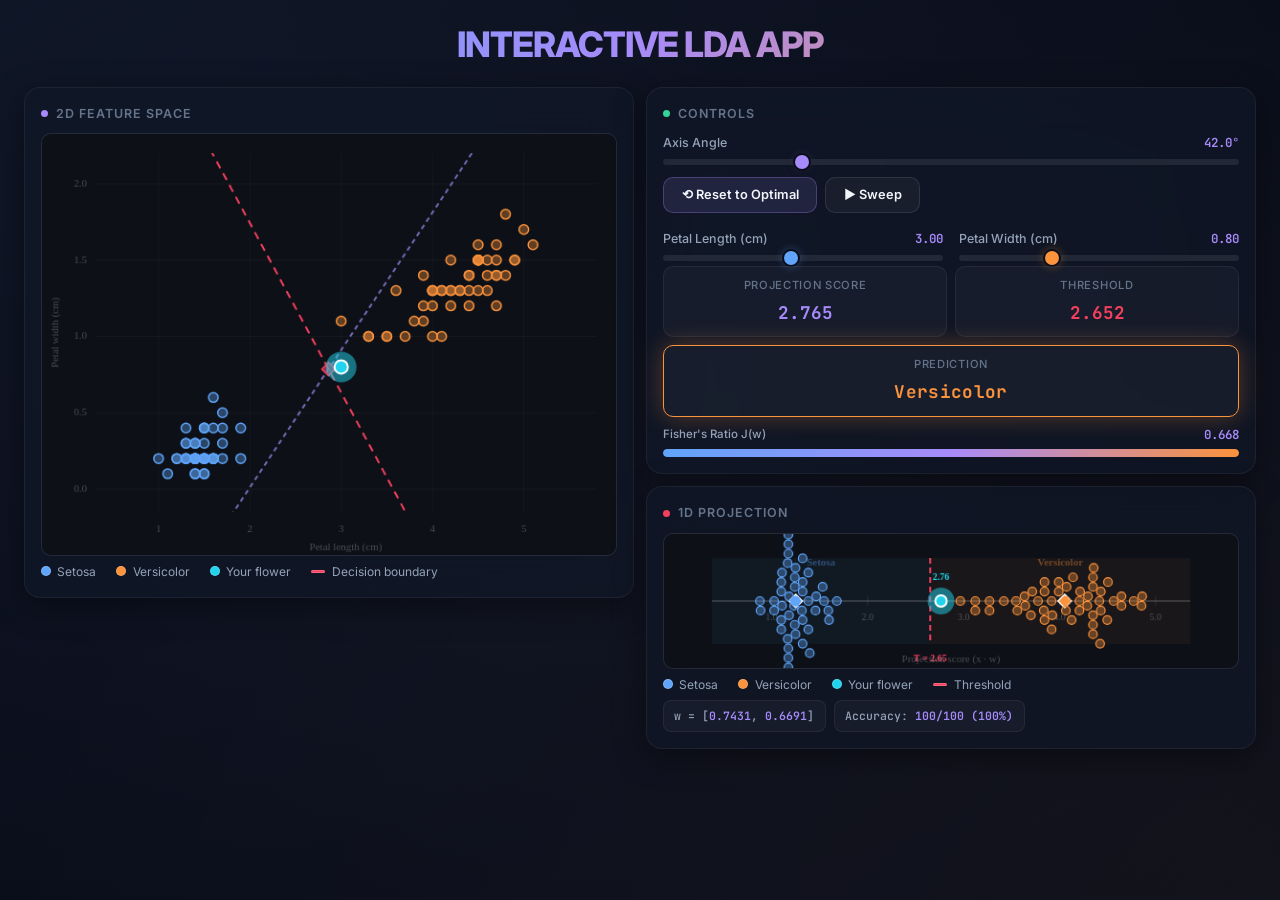
==== LDA-Web-App.html @ e6e48d2c "Changed the name so mas chuy" ====
<!DOCTYPE html>
<html lang="en">

<head>
  <meta charset="UTF-8" />
  <meta name="viewport" content="width=device-width, initial-scale=1.0" />
  <title>LDA Explorer — Interactive Linear Discriminant Analysis</title>
  <meta name="description"
    content="Explore Fisher's Linear Discriminant Analysis interactively. Rotate the discriminant axis, project data points, and classify flowers in real time." />
  <link rel="preconnect" href="https://fonts.googleapis.com" />
  <link rel="preconnect" href="https://fonts.gstatic.com" crossorigin />
  <link
    href="https://fonts.googleapis.com/css2?family=Inter:wght@300;400;500;600;700;800&family=JetBrains+Mono:wght@400;500;600&display=swap"
    rel="stylesheet" />
  <style>
    *,
    *::before,
    *::after {
      margin: 0;
      padding: 0;
      box-sizing: border-box;
    }

    :root {
      --bg-primary: #0a0e1a;
      --bg-secondary: #111827;
      --bg-card: rgba(17, 24, 39, 0.7);
      --bg-glass: rgba(255, 255, 255, 0.03);
      --border: rgba(255, 255, 255, 0.06);
      --border-accent: rgba(255, 255, 255, 0.1);
      --text-primary: #f1f5f9;
      --text-secondary: #94a3b8;
      --text-muted: #64748b;
      --setosa: #60a5fa;
      --setosa-glow: rgba(96, 165, 250, 0.3);
      --versicolor: #fb923c;
      --versicolor-glow: rgba(251, 146, 60, 0.3);
      --accent: #a78bfa;
      --accent-glow: rgba(167, 139, 250, 0.15);
      --threshold: #f43f5e;
      --success: #34d399;
      --test-point: #22d3ee;
      --test-glow: rgba(34, 211, 238, 0.4);
      --radius: 16px;
      --radius-sm: 10px;
      --shadow: 0 8px 32px rgba(0, 0, 0, 0.4);
    }

    body {
      font-family: 'Inter', system-ui, sans-serif;
      background: var(--bg-primary);
      color: var(--text-primary);
      min-height: 100vh;
      overflow-x: hidden;
      line-height: 1.6;
    }

    /* ── Background decoration ── */
    body::before {
      content: '';
      position: fixed;
      top: -50%;
      left: -50%;
      width: 200%;
      height: 200%;
      background: radial-gradient(ellipse at 20% 20%, rgba(96, 165, 250, 0.06) 0%, transparent 50%),
        radial-gradient(ellipse at 80% 80%, rgba(251, 146, 60, 0.04) 0%, transparent 50%),
        radial-gradient(ellipse at 50% 50%, rgba(167, 139, 250, 0.03) 0%, transparent 60%);
      pointer-events: none;
      z-index: 0;
    }

    /* ── Header ── */
    header {
      position: relative;
      z-index: 1;
      text-align: center;
      padding: 1rem 1.5rem 0.4rem;
    }

    header h1 {
      font-size: clamp(1.5rem, 4vw, 2.2rem);
      font-weight: 800;
      letter-spacing: -0.03em;
      background: linear-gradient(135deg, var(--setosa), var(--accent), var(--versicolor));
      -webkit-background-clip: text;
      -webkit-text-fill-color: transparent;
      background-clip: text;
    }

    header p {
      color: var(--text-secondary);
      font-size: 0.88rem;
      margin-top: 0.15rem;
      font-weight: 400;
    }

    /* ── Layout ── */
    .app {
      position: relative;
      z-index: 1;
      max-width: 1380px;
      margin: 0 auto;
      padding: 0.5rem 1.5rem 1rem;
      display: grid;
      gap: 0.75rem;
      grid-template-columns: 1fr 1fr;
      grid-template-rows: 1fr;
      align-items: start;
    }

    .right-col {
      display: flex;
      flex-direction: column;
      gap: 0.75rem;
    }

    /* ── Cards ── */
    .card {
      background: var(--bg-card);
      border: 1px solid var(--border);
      border-radius: var(--radius);
      backdrop-filter: blur(24px);
      -webkit-backdrop-filter: blur(24px);
      box-shadow: var(--shadow);
      padding: 1rem;
      transition: border-color 0.3s;
    }

    .card:hover {
      border-color: var(--border-accent);
    }

    .card-title {
      font-size: 0.78rem;
      font-weight: 600;
      text-transform: uppercase;
      letter-spacing: 0.08em;
      color: var(--text-muted);
      margin-bottom: 0.6rem;
      display: flex;
      align-items: center;
      gap: 0.5rem;
    }

    .card-title .dot {
      width: 7px;
      height: 7px;
      border-radius: 50%;
      display: inline-block;
    }

    /* ── Canvas containers ── */
    .canvas-wrap {
      position: relative;
      width: 100%;
      background: var(--bg-glass);
      border-radius: var(--radius-sm);
      border: 1px solid var(--border);
      overflow: hidden;
    }

    .canvas-wrap canvas {
      display: block;
      width: 100%;
      height: auto;
    }

    /* ── Controls ── */
    .controls-grid {
      display: grid;
      gap: 1rem;
      grid-template-columns: 1fr 1fr;
    }

    .control-group {
      display: flex;
      flex-direction: column;
      gap: 0.35rem;
    }

    .control-group.full-width {
      grid-column: 1 / -1;
    }

    .control-label {
      font-size: 0.78rem;
      font-weight: 500;
      color: var(--text-secondary);
      display: flex;
      justify-content: space-between;
      align-items: baseline;
    }

    .control-value {
      font-family: 'JetBrains Mono', monospace;
      font-size: 0.78rem;
      font-weight: 600;
      color: var(--accent);
    }

    /* ── Range slider styling ── */
    input[type="range"] {
      -webkit-appearance: none;
      appearance: none;
      width: 100%;
      height: 6px;
      border-radius: 3px;
      background: rgba(255, 255, 255, 0.08);
      outline: none;
      cursor: pointer;
      transition: background 0.2s;
    }

    input[type="range"]:hover {
      background: rgba(255, 255, 255, 0.12);
    }

    input[type="range"]::-webkit-slider-thumb {
      -webkit-appearance: none;
      appearance: none;
      width: 18px;
      height: 18px;
      border-radius: 50%;
      background: var(--accent);
      border: 2px solid var(--bg-primary);
      box-shadow: 0 0 10px var(--accent-glow), 0 2px 6px rgba(0, 0, 0, 0.3);
      transition: transform 0.15s, box-shadow 0.15s;
    }

    input[type="range"]::-webkit-slider-thumb:hover {
      transform: scale(1.15);
      box-shadow: 0 0 16px var(--accent-glow), 0 2px 8px rgba(0, 0, 0, 0.4);
    }

    input[type="range"]::-moz-range-thumb {
      width: 18px;
      height: 18px;
      border-radius: 50%;
      background: var(--accent);
      border: 2px solid var(--bg-primary);
      box-shadow: 0 0 10px var(--accent-glow), 0 2px 6px rgba(0, 0, 0, 0.3);
      cursor: pointer;
    }

    input[type="range"].setosa-range::-webkit-slider-thumb {
      background: var(--setosa);
      box-shadow: 0 0 10px var(--setosa-glow);
    }

    input[type="range"].versicolor-range::-webkit-slider-thumb {
      background: var(--versicolor);
      box-shadow: 0 0 10px var(--versicolor-glow);
    }

    input[type="range"].setosa-range::-moz-range-thumb {
      background: var(--setosa);
      box-shadow: 0 0 10px var(--setosa-glow);
    }

    input[type="range"].versicolor-range::-moz-range-thumb {
      background: var(--versicolor);
      box-shadow: 0 0 10px var(--versicolor-glow);
    }

    /* ── Buttons ── */
    .btn {
      display: inline-flex;
      align-items: center;
      justify-content: center;
      gap: 0.4rem;
      font-family: 'Inter', sans-serif;
      font-size: 0.8rem;
      font-weight: 600;
      padding: 0.6rem 1.1rem;
      border-radius: 10px;
      border: 1px solid var(--border-accent);
      background: rgba(255, 255, 255, 0.04);
      color: var(--text-primary);
      cursor: pointer;
      transition: all 0.2s;
    }

    .btn:hover {
      background: rgba(255, 255, 255, 0.08);
      border-color: var(--accent);
      box-shadow: 0 0 20px var(--accent-glow);
    }

    .btn-accent {
      background: rgba(167, 139, 250, 0.12);
      border-color: rgba(167, 139, 250, 0.3);
    }

    .btn-accent:hover {
      background: rgba(167, 139, 250, 0.2);
    }

    /* ── Result panel ── */
    .result-panel {
      display: grid;
      grid-template-columns: 1fr 1fr;
      gap: 0.5rem;
      margin-top: 0.35rem;
    }

    .result-box {
      background: var(--bg-glass);
      border: 1px solid var(--border);
      border-radius: var(--radius-sm);
      padding: 0.6rem 0.8rem;
      text-align: center;
      transition: border-color 0.3s, box-shadow 0.3s;
    }

    .result-box .label {
      font-size: 0.7rem;
      font-weight: 500;
      color: var(--text-muted);
      text-transform: uppercase;
      letter-spacing: 0.06em;
      margin-bottom: 0.25rem;
    }

    .result-box .value {
      font-family: 'JetBrains Mono', monospace;
      font-size: 1.1rem;
      font-weight: 700;
    }

    .result-box.prediction {
      grid-column: 1 / -1;
      border-color: var(--border-accent);
    }

    .result-box.prediction .value {
      font-size: 1.1rem;
      letter-spacing: 0.02em;
    }

    .result-box.prediction.setosa {
      border-color: var(--setosa);
      box-shadow: 0 0 24px var(--setosa-glow);
    }

    .result-box.prediction.versicolor {
      border-color: var(--versicolor);
      box-shadow: 0 0 24px var(--versicolor-glow);
    }

    /* ── Stats grid ── */
    .stats-row {
      display: flex;
      gap: 0.5rem;
      flex-wrap: wrap;
      margin-top: 0.4rem;
    }

    .stat-chip {
      font-size: 0.72rem;
      font-family: 'JetBrains Mono', monospace;
      font-weight: 500;
      padding: 0.35rem 0.65rem;
      border-radius: 8px;
      background: var(--bg-glass);
      border: 1px solid var(--border);
      color: var(--text-secondary);
    }

    .stat-chip .highlight {
      color: var(--accent);
      font-weight: 600;
    }

    /* ── Fisher ratio bar ── */
    .fisher-bar-wrap {
      margin-top: 0.5rem;
    }

    .fisher-label {
      font-size: 0.72rem;
      font-weight: 500;
      color: var(--text-secondary);
      display: flex;
      justify-content: space-between;
      margin-bottom: 0.3rem;
    }

    .fisher-bar-bg {
      height: 8px;
      background: rgba(255, 255, 255, 0.06);
      border-radius: 4px;
      overflow: hidden;
      position: relative;
    }

    .fisher-bar-fill {
      height: 100%;
      border-radius: 4px;
      background: linear-gradient(90deg, var(--setosa), var(--accent), var(--versicolor));
      transition: width 0.3s ease;
    }

    /* ── Projection card in right column ── */
    .projection-card {
      /* No longer full width — stacks in the right column */
    }

    /* ── Legend ── */
    .legend {
      display: flex;
      gap: 1.25rem;
      margin-top: 0.35rem;
      flex-wrap: wrap;
    }

    .legend-item {
      display: flex;
      align-items: center;
      gap: 0.4rem;
      font-size: 0.75rem;
      color: var(--text-secondary);
    }

    .legend-swatch {
      width: 10px;
      height: 10px;
      border-radius: 50%;
      border: 1.5px solid rgba(255, 255, 255, 0.2);
    }

    /* ── Responsive ── */
    @media (max-width: 860px) {
      .app {
        grid-template-columns: 1fr;
        padding: 0.5rem 1rem 1.5rem;
      }

      .right-col {
        gap: 1rem;
      }

      .controls-grid {
        grid-template-columns: 1fr;
      }
    }
  </style>
</head>

<body>

  <header>
    <h1>INTERACTIVE LDA APP</h1>
  </header>

  <main class="app">

    <!-- ─── 2D Scatter ─── -->
    <section class="card" id="scatter-card">
      <div class="card-title">
        <span class="dot" style="background:var(--accent)"></span>
        2D Feature Space
      </div>
      <div class="canvas-wrap">
        <canvas id="scatterCanvas" width="600" height="440"></canvas>
      </div>
      <div class="legend">
        <span class="legend-item"><span class="legend-swatch" style="background:var(--setosa)"></span> Setosa</span>
        <span class="legend-item"><span class="legend-swatch" style="background:var(--versicolor)"></span>
          Versicolor</span>
        <span class="legend-item"><span class="legend-swatch" style="background:var(--test-point)"></span> Your
          flower</span>
        <span class="legend-item"><span class="legend-swatch"
            style="background:var(--threshold);border-radius:2px;width:14px;height:3px"></span> Decision boundary</span>
      </div>
    </section>

    <!-- ─── Right Column ─── -->
    <div class="right-col">

      <!-- ─── Controls ─── -->
      <section class="card" id="controls-card">
        <div class="card-title">
          <span class="dot" style="background:var(--success)"></span>
          Controls
        </div>

        <div class="controls-grid">
          <div class="control-group full-width">
            <div class="control-label">
              <span>Axis Angle</span>
              <span class="control-value" id="angle-val">41.8°</span>
            </div>
            <input type="range" id="angle-slider" min="0" max="180" step="0.5" value="41.8" />
            <div style="display:flex;gap:0.5rem;margin-top:0.4rem">
              <button class="btn btn-accent" id="btn-reset">⟲ Reset to Optimal</button>
              <button class="btn" id="btn-animate">▶ Sweep</button>
            </div>
          </div>

          <div class="control-group">
            <div class="control-label">
              <span>Petal Length (cm)</span>
              <span class="control-value" id="pl-val">3.0</span>
            </div>
            <input type="range" class="setosa-range" id="pl-slider" min="0.5" max="6.0" step="0.05" value="3.0" />
          </div>

          <div class="control-group">
            <div class="control-label">
              <span>Petal Width (cm)</span>
              <span class="control-value" id="pw-val">0.8</span>
            </div>
            <input type="range" class="versicolor-range" id="pw-slider" min="0.0" max="2.5" step="0.05" value="0.8" />
          </div>
        </div>

        <!-- Result -->
        <div class="result-panel">
          <div class="result-box">
            <div class="label">Projection Score</div>
            <div class="value" id="score-val" style="color:var(--accent)">—</div>
          </div>
          <div class="result-box">
            <div class="label">Threshold</div>
            <div class="value" id="thresh-val" style="color:var(--threshold)">—</div>
          </div>
          <div class="result-box prediction" id="prediction-box">
            <div class="label">Prediction</div>
            <div class="value" id="prediction-val">—</div>
          </div>
        </div>

        <!-- Fisher ratio -->
        <div class="fisher-bar-wrap">
          <div class="fisher-label">
            <span>Fisher's Ratio J(w)</span>
            <span class="control-value" id="fisher-val">—</span>
          </div>
          <div class="fisher-bar-bg">
            <div class="fisher-bar-fill" id="fisher-fill" style="width:0%"></div>
          </div>
        </div>
      </section>

      <!-- ─── 1D Projection ─── -->
      <section class="card projection-card" id="projection-card">
        <div class="card-title">
          <span class="dot" style="background:var(--threshold)"></span>
          1D Projection
        </div>
        <div class="canvas-wrap">
          <canvas id="projCanvas" width="600" height="140"></canvas>
        </div>
        <div class="legend">
          <span class="legend-item"><span class="legend-swatch" style="background:var(--setosa)"></span> Setosa</span>
          <span class="legend-item"><span class="legend-swatch" style="background:var(--versicolor)"></span>
            Versicolor</span>
          <span class="legend-item"><span class="legend-swatch" style="background:var(--test-point)"></span> Your
            flower</span>
          <span class="legend-item"><span class="legend-swatch"
              style="background:var(--threshold);border-radius:2px;width:14px;height:3px"></span> Threshold</span>
        </div>
        <div class="stats-row">
          <span class="stat-chip">w = [<span class="highlight" id="w0-val">—</span>, <span class="highlight"
              id="w1-val">—</span>]</span>
          <span class="stat-chip">Accuracy: <span class="highlight" id="acc-val">—</span></span>
        </div>
      </section>

    </div><!-- /.right-col -->

  </main>

  <script>
    // ═══════════════════════════════════════════════════════════════
    // DATA
    // ═══════════════════════════════════════════════════════════════
    const setosaData = [[1.4, 0.2], [1.4, 0.2], [1.3, 0.2], [1.5, 0.2], [1.4, 0.2], [1.7, 0.4], [1.4, 0.3], [1.5, 0.2], [1.4, 0.2], [1.5, 0.1], [1.5, 0.2], [1.6, 0.2], [1.4, 0.1], [1.1, 0.1], [1.2, 0.2], [1.5, 0.4], [1.3, 0.4], [1.4, 0.3], [1.7, 0.3], [1.5, 0.3], [1.7, 0.2], [1.5, 0.4], [1.0, 0.2], [1.7, 0.5], [1.9, 0.2], [1.6, 0.2], [1.6, 0.4], [1.5, 0.2], [1.4, 0.2], [1.6, 0.2], [1.6, 0.2], [1.5, 0.4], [1.5, 0.1], [1.4, 0.2], [1.5, 0.2], [1.2, 0.2], [1.3, 0.2], [1.4, 0.1], [1.3, 0.2], [1.5, 0.2], [1.3, 0.3], [1.3, 0.3], [1.3, 0.2], [1.6, 0.6], [1.9, 0.4], [1.4, 0.3], [1.6, 0.2], [1.4, 0.2], [1.5, 0.2], [1.4, 0.2]];
    const versicolorData = [[4.7, 1.4], [4.5, 1.5], [4.9, 1.5], [4.0, 1.3], [4.6, 1.5], [4.5, 1.3], [4.7, 1.6], [3.3, 1.0], [4.6, 1.3], [3.9, 1.4], [3.5, 1.0], [4.2, 1.5], [4.0, 1.0], [4.7, 1.4], [3.6, 1.3], [4.4, 1.4], [4.5, 1.5], [4.1, 1.0], [4.5, 1.5], [3.9, 1.1], [4.8, 1.8], [4.0, 1.3], [4.9, 1.5], [4.7, 1.2], [4.3, 1.3], [4.4, 1.4], [4.8, 1.4], [5.0, 1.7], [4.5, 1.5], [3.5, 1.0], [3.8, 1.1], [3.7, 1.0], [3.9, 1.2], [5.1, 1.6], [4.5, 1.5], [4.5, 1.6], [4.7, 1.5], [4.4, 1.3], [4.1, 1.3], [4.0, 1.3], [4.4, 1.2], [4.6, 1.4], [4.0, 1.2], [3.3, 1.0], [4.2, 1.3], [4.2, 1.2], [4.2, 1.3], [4.3, 1.3], [3.0, 1.1], [4.1, 1.3]];

    // ═══════════════════════════════════════════════════════════════
    // MATH HELPERS
    // ═══════════════════════════════════════════════════════════════
    function mean(arr) {
      const s = [0, 0];
      for (const p of arr) { s[0] += p[0]; s[1] += p[1]; }
      return [s[0] / arr.length, s[1] / arr.length];
    }

    function dot(a, b) { return a[0] * b[0] + a[1] * b[1]; }
    function norm(v) { return Math.sqrt(v[0] * v[0] + v[1] * v[1]); }
    function normalise(v) { const n = norm(v); return [v[0] / n, v[1] / n]; }

    const mu0 = mean(setosaData);
    const mu1 = mean(versicolorData);
    const allData = [...setosaData, ...versicolorData];
    const muAll = mean(allData);

    // Pre-compute Sw
    function computeSw() {
      const S = [[0, 0], [0, 0]];
      for (const p of setosaData) {
        const d0 = p[0] - mu0[0], d1 = p[1] - mu0[1];
        S[0][0] += d0 * d0; S[0][1] += d0 * d1; S[1][0] += d1 * d0; S[1][1] += d1 * d1;
      }
      for (const p of versicolorData) {
        const d0 = p[0] - mu1[0], d1 = p[1] - mu1[1];
        S[0][0] += d0 * d0; S[0][1] += d0 * d1; S[1][0] += d1 * d0; S[1][1] += d1 * d1;
      }
      return S;
    }
    const Sw = computeSw();

    // Fisher's ratio for a given direction w
    function fisherRatio(w) {
      const proj0 = dot(mu0, w);
      const proj1 = dot(mu1, w);
      const between = (proj0 - proj1) ** 2;
      let var0 = 0, var1 = 0;
      for (const p of setosaData) { const s = dot(p, w) - proj0; var0 += s * s; }
      for (const p of versicolorData) { const s = dot(p, w) - proj1; var1 += s * s; }
      const within = var0 + var1;
      return within === 0 ? 0 : between / within;
    }

    // Optimal LDA angle
    const optW = normalise([mu1[0] - mu0[0], mu1[1] - mu0[1]]); // Simplified; real LDA uses Sw^-1
    // Real optimal: eigenvector of Sw^-1 @ Sb — let's compute it
    function computeOptimalW() {
      const det = Sw[0][0] * Sw[1][1] - Sw[0][1] * Sw[1][0];
      const inv = [
        [Sw[1][1] / det, -Sw[0][1] / det],
        [-Sw[1][0] / det, Sw[0][0] / det]
      ];
      // For 2-class, w* = Sw^-1 (mu1 - mu0)
      const diff = [mu1[0] - mu0[0], mu1[1] - mu0[1]];
      const w = [
        inv[0][0] * diff[0] + inv[0][1] * diff[1],
        inv[1][0] * diff[0] + inv[1][1] * diff[1]
      ];
      return normalise(w);
    }
    const optimalW = computeOptimalW();
    const optimalAngle = Math.atan2(optimalW[1], optimalW[0]) * 180 / Math.PI;
    const maxFisher = fisherRatio(optimalW);

    // ═══════════════════════════════════════════════════════════════
    // DOM REFS
    // ═══════════════════════════════════════════════════════════════
    const angleSlider = document.getElementById('angle-slider');
    const plSlider = document.getElementById('pl-slider');
    const pwSlider = document.getElementById('pw-slider');
    const angleVal = document.getElementById('angle-val');
    const plVal = document.getElementById('pl-val');
    const pwVal = document.getElementById('pw-val');
    const scoreVal = document.getElementById('score-val');
    const threshVal = document.getElementById('thresh-val');
    const predVal = document.getElementById('prediction-val');
    const predBox = document.getElementById('prediction-box');
    const fisherVal = document.getElementById('fisher-val');
    const fisherFill = document.getElementById('fisher-fill');
    const w0Val = document.getElementById('w0-val');
    const w1Val = document.getElementById('w1-val');
    const accVal = document.getElementById('acc-val');
    const btnReset = document.getElementById('btn-reset');
    const btnAnimate = document.getElementById('btn-animate');

    const scatterCanvas = document.getElementById('scatterCanvas');
    const projCanvas = document.getElementById('projCanvas');
    const sctx = scatterCanvas.getContext('2d');
    const pctx = projCanvas.getContext('2d');

    // HiDPI
    function setupCanvas(canvas, ctx) {
      const dpr = window.devicePixelRatio || 1;
      const rect = canvas.getBoundingClientRect();
      const w = canvas.width;
      const h = canvas.height;
      canvas.width = w * dpr;
      canvas.height = h * dpr;
      canvas.style.width = '100%';
      canvas.style.height = 'auto';
      ctx.scale(dpr, dpr);
      // Return logical dimensions
      return { w, h };
    }

    const sDim = setupCanvas(scatterCanvas, sctx);
    const pDim = setupCanvas(projCanvas, pctx);

    // ═══════════════════════════════════════════════════════════════
    // COLORS
    // ═══════════════════════════════════════════════════════════════
    const COL = {
      setosa: '#60a5fa',
      setosaFill: 'rgba(96,165,250,0.35)',
      versicolor: '#fb923c',
      versicolorFill: 'rgba(251,146,60,0.35)',
      axis: 'rgba(167,139,250,0.7)',
      axisBright: '#a78bfa',
      threshold: '#f43f5e',
      thresholdFill: 'rgba(244,63,94,0.15)',
      grandMean: '#f43f5e',
      testPoint: '#22d3ee',
      testGlow: 'rgba(34,211,238,0.5)',
      grid: 'rgba(255,255,255,0.04)',
      gridLabel: 'rgba(255,255,255,0.25)',
      bg: '#0d1117',
    };

    // ═══════════════════════════════════════════════════════════════
    // SCATTER PLOT
    // ═══════════════════════════════════════════════════════════════
    function drawScatter(w, testPt) {
      const ctx = sctx;
      const W = sDim.w, H = sDim.h;
      const pad = { top: 20, right: 20, bottom: 45, left: 55 };
      const pw_ = W - pad.left - pad.right;
      const ph = H - pad.top - pad.bottom;

      // Data range
      const xMin = 0.3, xMax = 5.8, yMin = -0.15, yMax = 2.2;
      const toX = v => pad.left + (v - xMin) / (xMax - xMin) * pw_;
      const toY = v => pad.top + ph - (v - yMin) / (yMax - yMin) * ph;

      // Clear
      ctx.clearRect(0, 0, W, H);
      ctx.fillStyle = COL.bg;
      ctx.fillRect(0, 0, W, H);

      // Grid
      ctx.strokeStyle = COL.grid;
      ctx.lineWidth = 1;
      ctx.setLineDash([]);
      for (let x = 1; x <= 5; x++) {
        ctx.beginPath(); ctx.moveTo(toX(x), pad.top); ctx.lineTo(toX(x), pad.top + ph); ctx.stroke();
      }
      for (let y = 0; y <= 2; y += 0.5) {
        ctx.beginPath(); ctx.moveTo(pad.left, toY(y)); ctx.lineTo(pad.left + pw_, toY(y)); ctx.stroke();
      }

      // Axes labels
      ctx.fillStyle = COL.gridLabel;
      ctx.font = '11px Inter';
      ctx.textAlign = 'center';
      for (let x = 1; x <= 5; x++) ctx.fillText(x, toX(x), H - 24);
      ctx.fillText('Petal length (cm)', pad.left + pw_ / 2, H - 5);

      ctx.textAlign = 'right';
      ctx.textBaseline = 'middle';
      for (let y = 0; y <= 2; y += 0.5) ctx.fillText(y.toFixed(1), pad.left - 8, toY(y));

      ctx.save();
      ctx.translate(14, pad.top + ph / 2);
      ctx.rotate(-Math.PI / 2);
      ctx.textAlign = 'center';
      ctx.fillText('Petal width (cm)', 0, 0);
      ctx.restore();

      // ── Decision boundary (perpendicular to w through threshold point) ──
      const projMu0 = dot(mu0, w);
      const projMu1 = dot(mu1, w);
      const threshold = (projMu0 + projMu1) / 2;
      const tBound = threshold - dot(muAll, w);
      const boundPt = [muAll[0] + tBound * w[0], muAll[1] + tBound * w[1]];
      const wPerp = [-w[1], w[0]];

      // Shade the two halves lightly
      // Determine which side is setosa
      const setosaSide = projMu0 < threshold ? -1 : 1;

      // Decision boundary line
      const bp1 = [boundPt[0] - 8 * wPerp[0], boundPt[1] - 8 * wPerp[1]];
      const bp2 = [boundPt[0] + 8 * wPerp[0], boundPt[1] + 8 * wPerp[1]];
      ctx.save();
      ctx.beginPath();
      ctx.rect(pad.left, pad.top, pw_, ph);
      ctx.clip();
      ctx.strokeStyle = COL.threshold;
      ctx.lineWidth = 2;
      ctx.setLineDash([8, 6]);
      ctx.beginPath();
      ctx.moveTo(toX(bp1[0]), toY(bp1[1]));
      ctx.lineTo(toX(bp2[0]), toY(bp2[1]));
      ctx.stroke();
      ctx.setLineDash([]);
      ctx.restore();

      // ── LDA axis (through grand mean) ──
      const tRange = 6;
      const a1 = [muAll[0] - tRange * w[0], muAll[1] - tRange * w[1]];
      const a2 = [muAll[0] + tRange * w[0], muAll[1] + tRange * w[1]];
      ctx.save();
      ctx.beginPath();
      ctx.rect(pad.left, pad.top, pw_, ph);
      ctx.clip();
      ctx.strokeStyle = COL.axis;
      ctx.lineWidth = 2;
      ctx.setLineDash([5, 4]);
      ctx.beginPath();
      ctx.moveTo(toX(a1[0]), toY(a1[1]));
      ctx.lineTo(toX(a2[0]), toY(a2[1]));
      ctx.stroke();
      ctx.setLineDash([]);

      // ── Projection lines (drop lines from points to axis) ──
      // For the test point, draw a visible projection line
      if (testPt) {
        const tScore = dot(testPt, w);
        // Find the point on the axis closest to the test point
        const t_proj = tScore - dot(muAll, w);
        const projPt = [muAll[0] + t_proj * w[0], muAll[1] + t_proj * w[1]];
        ctx.strokeStyle = 'rgba(34, 211, 238, 0.3)';
        ctx.lineWidth = 1.5;
        ctx.setLineDash([4, 3]);
        ctx.beginPath();
        ctx.moveTo(toX(testPt[0]), toY(testPt[1]));
        ctx.lineTo(toX(projPt[0]), toY(projPt[1]));
        ctx.stroke();
        ctx.setLineDash([]);
      }
      ctx.restore();

      // ── Data points ──
      function drawPoint(x, y, color, fillColor, r) {
        ctx.beginPath();
        ctx.arc(toX(x), toY(y), r, 0, Math.PI * 2);
        ctx.fillStyle = fillColor;
        ctx.fill();
        ctx.strokeStyle = color;
        ctx.lineWidth = 1.5;
        ctx.stroke();
      }

      for (const p of setosaData) drawPoint(p[0], p[1], COL.setosa, COL.setosaFill, 5);
      for (const p of versicolorData) drawPoint(p[0], p[1], COL.versicolor, COL.versicolorFill, 5);

      // ── Grand mean ──
      const mx = toX(muAll[0]), my = toY(muAll[1]);
      ctx.beginPath();
      const s = 7;
      ctx.moveTo(mx, my - s); ctx.lineTo(mx + s, my); ctx.lineTo(mx, my + s); ctx.lineTo(mx - s, my);
      ctx.closePath();
      ctx.fillStyle = 'rgba(244,63,94,0.6)';
      ctx.fill();
      ctx.strokeStyle = COL.grandMean;
      ctx.lineWidth = 1.5;
      ctx.stroke();

      // ── Test point ──
      if (testPt) {
        // Glow
        ctx.beginPath();
        ctx.arc(toX(testPt[0]), toY(testPt[1]), 16, 0, Math.PI * 2);
        ctx.fillStyle = COL.testGlow;
        ctx.fill();
        // Point
        ctx.beginPath();
        ctx.arc(toX(testPt[0]), toY(testPt[1]), 7, 0, Math.PI * 2);
        ctx.fillStyle = COL.testPoint;
        ctx.fill();
        ctx.strokeStyle = '#fff';
        ctx.lineWidth = 2;
        ctx.stroke();
      }

      // ── Axis arrow label ──
      ctx.save();
      const labelPos = [muAll[0] + (tRange - 1.5) * w[0], muAll[1] + (tRange - 1.5) * w[1]];
      const lx = toX(labelPos[0]), ly = toY(labelPos[1]);
      if (lx > pad.left && lx < W - pad.right && ly > pad.top && ly < pad.top + ph) {
        ctx.fillStyle = COL.axisBright;
        ctx.font = '600 11px Inter';
        ctx.textAlign = 'left';
        ctx.fillText('w', lx + 8, ly - 6);
      }
      ctx.restore();
    }

    // ═══════════════════════════════════════════════════════════════
    // 1D PROJECTION — NUMBER LINE
    // ═══════════════════════════════════════════════════════════════
    function drawProjection(w, testPt) {
      const ctx = pctx;
      const W = pDim.w, H = pDim.h;
      const pad = { left: 50, right: 50, top: 35, bottom: 35 };
      const lineY = H / 2;
      const lineW = W - pad.left - pad.right;

      // Compute all projections
      const projS = setosaData.map(p => dot(p, w));
      const projV = versicolorData.map(p => dot(p, w));
      const allProj = [...projS, ...projV];
      const projMin = Math.min(...allProj) - 0.5;
      const projMax = Math.max(...allProj) + 0.5;

      const toX = v => pad.left + (v - projMin) / (projMax - projMin) * lineW;

      // Threshold
      const projMu0 = dot(mu0, w);
      const projMu1 = dot(mu1, w);
      const threshold = (projMu0 + projMu1) / 2;

      // Clear
      ctx.clearRect(0, 0, W, H);
      ctx.fillStyle = COL.bg;
      ctx.fillRect(0, 0, W, H);

      // ── Shade regions ──
      const threshX = toX(threshold);
      const leftClass = projMu0 < projMu1 ? 'setosa' : 'versicolor';
      const rightClass = leftClass === 'setosa' ? 'versicolor' : 'setosa';

      ctx.fillStyle = leftClass === 'setosa' ? 'rgba(96,165,250,0.05)' : 'rgba(251,146,60,0.05)';
      ctx.fillRect(pad.left, pad.top - 10, threshX - pad.left, H - pad.top - pad.bottom + 20);
      ctx.fillStyle = rightClass === 'setosa' ? 'rgba(96,165,250,0.05)' : 'rgba(251,146,60,0.05)';
      ctx.fillRect(threshX, pad.top - 10, pad.left + lineW - threshX, H - pad.top - pad.bottom + 20);

      // Region labels
      ctx.font = '600 11px Inter';
      ctx.textAlign = 'center';
      ctx.fillStyle = leftClass === 'setosa' ? 'rgba(96,165,250,0.4)' : 'rgba(251,146,60,0.4)';
      ctx.fillText(leftClass.charAt(0).toUpperCase() + leftClass.slice(1), (pad.left + threshX) / 2, pad.top - 2);
      ctx.fillStyle = rightClass === 'setosa' ? 'rgba(96,165,250,0.4)' : 'rgba(251,146,60,0.4)';
      ctx.fillText(rightClass.charAt(0).toUpperCase() + rightClass.slice(1), (threshX + pad.left + lineW) / 2, pad.top - 2);

      // ── Number line ──
      ctx.strokeStyle = 'rgba(255,255,255,0.15)';
      ctx.lineWidth = 2;
      ctx.beginPath();
      ctx.moveTo(pad.left, lineY);
      ctx.lineTo(pad.left + lineW, lineY);
      ctx.stroke();

      // Tick marks
      const tickStep = Math.ceil((projMax - projMin) / 8 * 2) / 2; // Round to 0.5
      const firstTick = Math.ceil(projMin / tickStep) * tickStep;
      ctx.fillStyle = COL.gridLabel;
      ctx.font = '10px JetBrains Mono';
      ctx.textAlign = 'center';
      for (let t = firstTick; t <= projMax; t += tickStep) {
        const tx = toX(t);
        ctx.beginPath();
        ctx.moveTo(tx, lineY - 5);
        ctx.lineTo(tx, lineY + 5);
        ctx.strokeStyle = 'rgba(255,255,255,0.1)';
        ctx.lineWidth = 1;
        ctx.stroke();
        ctx.fillText(t.toFixed(1), tx, lineY + 20);
      }

      // ── Threshold line ──
      ctx.strokeStyle = COL.threshold;
      ctx.lineWidth = 2;
      ctx.setLineDash([6, 4]);
      ctx.beginPath();
      ctx.moveTo(threshX, pad.top - 10);
      ctx.lineTo(threshX, H - pad.bottom + 10);
      ctx.stroke();
      ctx.setLineDash([]);

      // Threshold label
      ctx.fillStyle = COL.threshold;
      ctx.font = '600 10px JetBrains Mono';
      ctx.textAlign = 'center';
      ctx.fillText(`T = ${threshold.toFixed(2)}`, threshX, H - pad.bottom + 28);

      // ── Projected class means (diamond markers on the line) ──
      function drawDiamond(x, y, size, color) {
        ctx.beginPath();
        ctx.moveTo(x, y - size); ctx.lineTo(x + size, y); ctx.lineTo(x, y + size); ctx.lineTo(x - size, y);
        ctx.closePath();
        ctx.fillStyle = color;
        ctx.fill();
        ctx.strokeStyle = '#fff';
        ctx.lineWidth = 1.5;
        ctx.stroke();
      }
      drawDiamond(toX(projMu0), lineY, 7, COL.setosa);
      drawDiamond(toX(projMu1), lineY, 7, COL.versicolor);

      // ── Projected data points ──
      // Use beeswarm-style offset to avoid overlap
      function beeswarm(values, radius) {
        const sorted = values.map((v, i) => ({ v, i })).sort((a, b) => a.v - b.v);
        const positions = new Array(values.length);
        for (const item of sorted) {
          const px = toX(item.v);
          let offsetY = 0;
          let placed = false;
          for (let attempt = 0; attempt < 20; attempt++) {
            const signs = attempt === 0 ? [0] : [1, -1];
            for (const sign of signs) {
              const tryY = lineY + sign * attempt * (radius * 1.1);
              let collision = false;
              for (let j = 0; j < positions.length; j++) {
                if (positions[j] === undefined) continue;
                const dx = px - positions[j].x;
                const dy = tryY - positions[j].y;
                if (Math.sqrt(dx * dx + dy * dy) < radius * 2.1) { collision = true; break; }
              }
              if (!collision) {
                offsetY = tryY;
                placed = true;
                break;
              }
            }
            if (placed) break;
          }
          if (!placed) offsetY = lineY;
          positions[item.i] = { x: px, y: offsetY };
        }
        return positions;
      }

      const r = 4.5;
      const posS = beeswarm(projS, r);
      const posV = beeswarm(projV, r);

      // Draw dots
      for (const pos of posS) {
        ctx.beginPath();
        ctx.arc(pos.x, pos.y, r, 0, Math.PI * 2);
        ctx.fillStyle = COL.setosaFill;
        ctx.fill();
        ctx.strokeStyle = COL.setosa;
        ctx.lineWidth = 1.2;
        ctx.stroke();
      }
      for (const pos of posV) {
        ctx.beginPath();
        ctx.arc(pos.x, pos.y, r, 0, Math.PI * 2);
        ctx.fillStyle = COL.versicolorFill;
        ctx.fill();
        ctx.strokeStyle = COL.versicolor;
        ctx.lineWidth = 1.2;
        ctx.stroke();
      }

      // ── Test point projection ──
      if (testPt) {
        const testScore = dot(testPt, w);
        const tx = toX(testScore);
        // Glow
        ctx.beginPath();
        ctx.arc(tx, lineY, 14, 0, Math.PI * 2);
        ctx.fillStyle = COL.testGlow;
        ctx.fill();
        // Point
        ctx.beginPath();
        ctx.arc(tx, lineY, 6, 0, Math.PI * 2);
        ctx.fillStyle = COL.testPoint;
        ctx.fill();
        ctx.strokeStyle = '#fff';
        ctx.lineWidth = 2;
        ctx.stroke();
        // Label
        ctx.fillStyle = COL.testPoint;
        ctx.font = '600 10px JetBrains Mono';
        ctx.textAlign = 'center';
        ctx.fillText(testScore.toFixed(2), tx, lineY - 22);
      }

      // Axis label
      ctx.fillStyle = 'rgba(255,255,255,0.25)';
      ctx.font = '11px Inter';
      ctx.textAlign = 'center';
      ctx.fillText('Projection score (x · w)', pad.left + lineW / 2, H - 6);
    }

    // ═══════════════════════════════════════════════════════════════
    // UPDATE LOOP
    // ═══════════════════════════════════════════════════════════════
    function update() {
      const angleDeg = parseFloat(angleSlider.value);
      const angleRad = angleDeg * Math.PI / 180;
      const w = [Math.cos(angleRad), Math.sin(angleRad)];

      const pl = parseFloat(plSlider.value);
      const pw = parseFloat(pwSlider.value);
      const testPt = [pl, pw];

      // Update display values
      angleVal.textContent = angleDeg.toFixed(1) + '°';
      plVal.textContent = pl.toFixed(2);
      pwVal.textContent = pw.toFixed(2);

      // Compute projection and classification
      const testScore = dot(testPt, w);
      const projMu0 = dot(mu0, w);
      const projMu1 = dot(mu1, w);
      const threshold = (projMu0 + projMu1) / 2;

      let prediction;
      if (projMu0 < projMu1) {
        prediction = testScore < threshold ? 'setosa' : 'versicolor';
      } else {
        prediction = testScore < threshold ? 'versicolor' : 'setosa';
      }

      scoreVal.textContent = testScore.toFixed(3);
      threshVal.textContent = threshold.toFixed(3);
      predVal.textContent = prediction.charAt(0).toUpperCase() + prediction.slice(1);
      predBox.classList.remove('setosa', 'versicolor');
      predBox.classList.add(prediction);
      predVal.style.color = prediction === 'setosa' ? COL.setosa : COL.versicolor;

      // Fisher ratio
      const jr = fisherRatio(w);
      fisherVal.textContent = jr.toFixed(3);
      const pct = Math.min(100, (jr / maxFisher) * 100);
      fisherFill.style.width = pct + '%';

      // w display
      w0Val.textContent = w[0].toFixed(4);
      w1Val.textContent = w[1].toFixed(4);

      // Accuracy
      let correct = 0;
      for (const p of setosaData) {
        const s = dot(p, w);
        const pred = projMu0 < projMu1 ? (s < threshold ? 0 : 1) : (s < threshold ? 1 : 0);
        if (pred === 0) correct++;
      }
      for (const p of versicolorData) {
        const s = dot(p, w);
        const pred = projMu0 < projMu1 ? (s < threshold ? 0 : 1) : (s < threshold ? 1 : 0);
        if (pred === 1) correct++;
      }
      accVal.textContent = `${correct}/100 (${correct}%)`;

      // Draw
      drawScatter(w, testPt);
      drawProjection(w, testPt);
    }

    // ═══════════════════════════════════════════════════════════════
    // EVENT HANDLERS
    // ═══════════════════════════════════════════════════════════════
    angleSlider.addEventListener('input', update);
    plSlider.addEventListener('input', update);
    pwSlider.addEventListener('input', update);

    // Set initial angle to optimal
    angleSlider.value = optimalAngle.toFixed(1);

    btnReset.addEventListener('click', () => {
      angleSlider.value = optimalAngle.toFixed(1);
      update();
    });

    let animating = false;
    let animId = null;
    btnAnimate.addEventListener('click', () => {
      if (animating) {
        animating = false;
        btnAnimate.textContent = '▶ Sweep';
        cancelAnimationFrame(animId);
        return;
      }
      animating = true;
      btnAnimate.textContent = '⏸ Stop';
      let angle = 0;
      function step() {
        if (!animating) return;
        angle += 0.4;
        if (angle > 180) angle = 0;
        angleSlider.value = angle.toFixed(1);
        update();
        animId = requestAnimationFrame(step);
      }
      step();
    });

    // Initial draw
    update();
  </script>
</body>

</html>
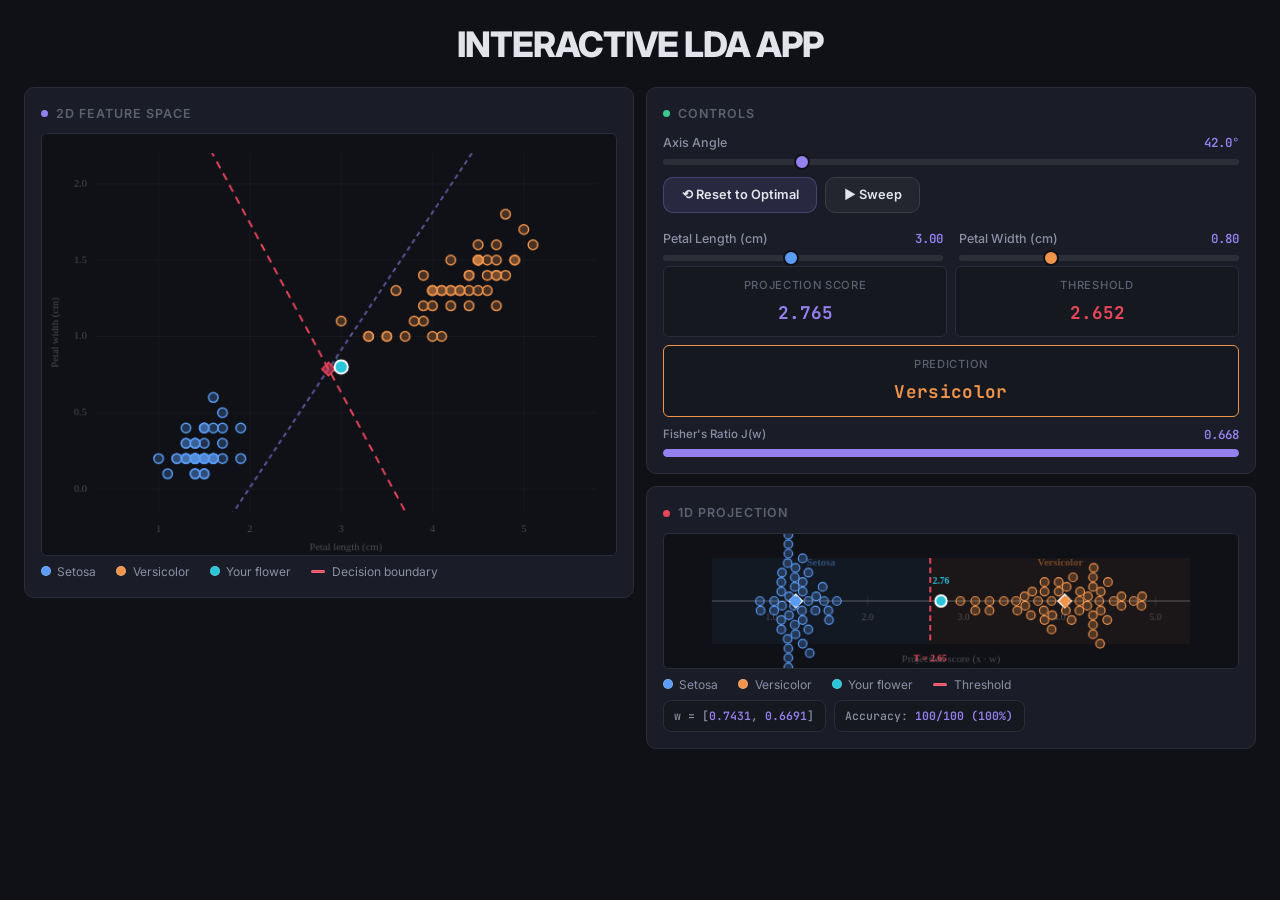
==== commit d2df4351: "Simplify theme to flat minimalist design; add vercel.json for deployment" ====
--- a/LDA-Web-App.html
+++ b/LDA-Web-App.html
@@ -22,28 +22,23 @@
     }
 
     :root {
-      --bg-primary: #0a0e1a;
-      --bg-secondary: #111827;
-      --bg-card: rgba(17, 24, 39, 0.7);
-      --bg-glass: rgba(255, 255, 255, 0.03);
-      --border: rgba(255, 255, 255, 0.06);
-      --border-accent: rgba(255, 255, 255, 0.1);
-      --text-primary: #f1f5f9;
-      --text-secondary: #94a3b8;
-      --text-muted: #64748b;
-      --setosa: #60a5fa;
-      --setosa-glow: rgba(96, 165, 250, 0.3);
-      --versicolor: #fb923c;
-      --versicolor-glow: rgba(251, 146, 60, 0.3);
-      --accent: #a78bfa;
-      --accent-glow: rgba(167, 139, 250, 0.15);
-      --threshold: #f43f5e;
-      --success: #34d399;
-      --test-point: #22d3ee;
-      --test-glow: rgba(34, 211, 238, 0.4);
-      --radius: 16px;
-      --radius-sm: 10px;
-      --shadow: 0 8px 32px rgba(0, 0, 0, 0.4);
+      --bg-primary: #0f1117;
+      --bg-secondary: #1a1d27;
+      --bg-card: #1a1d27;
+      --bg-glass: #15181f;
+      --border: #2a2d37;
+      --border-accent: #3a3d47;
+      --text-primary: #e2e4e9;
+      --text-secondary: #8b8fa3;
+      --text-muted: #5c6070;
+      --setosa: #5b9cf5;
+      --versicolor: #f0944c;
+      --accent: #9580f0;
+      --threshold: #e8475a;
+      --success: #3cc98e;
+      --test-point: #2ac5d9;
+      --radius: 10px;
+      --radius-sm: 6px;
     }
 
     body {
@@ -55,20 +50,7 @@
       line-height: 1.6;
     }
 
-    /* ── Background decoration ── */
-    body::before {
-      content: '';
-      position: fixed;
-      top: -50%;
-      left: -50%;
-      width: 200%;
-      height: 200%;
-      background: radial-gradient(ellipse at 20% 20%, rgba(96, 165, 250, 0.06) 0%, transparent 50%),
-        radial-gradient(ellipse at 80% 80%, rgba(251, 146, 60, 0.04) 0%, transparent 50%),
-        radial-gradient(ellipse at 50% 50%, rgba(167, 139, 250, 0.03) 0%, transparent 60%);
-      pointer-events: none;
-      z-index: 0;
-    }
+
 
     /* ── Header ── */
     header {
@@ -82,10 +64,7 @@
       font-size: clamp(1.5rem, 4vw, 2.2rem);
       font-weight: 800;
       letter-spacing: -0.03em;
-      background: linear-gradient(135deg, var(--setosa), var(--accent), var(--versicolor));
-      -webkit-background-clip: text;
-      -webkit-text-fill-color: transparent;
-      background-clip: text;
+      color: var(--text-primary);
     }
 
     header p {
@@ -120,11 +99,8 @@
       background: var(--bg-card);
       border: 1px solid var(--border);
       border-radius: var(--radius);
-      backdrop-filter: blur(24px);
-      -webkit-backdrop-filter: blur(24px);
-      box-shadow: var(--shadow);
       padding: 1rem;
-      transition: border-color 0.3s;
+      transition: border-color 0.2s;
     }
 
     .card:hover {
@@ -219,49 +195,27 @@
     input[type="range"]::-webkit-slider-thumb {
       -webkit-appearance: none;
       appearance: none;
-      width: 18px;
-      height: 18px;
+      width: 16px;
+      height: 16px;
       border-radius: 50%;
       background: var(--accent);
       border: 2px solid var(--bg-primary);
-      box-shadow: 0 0 10px var(--accent-glow), 0 2px 6px rgba(0, 0, 0, 0.3);
-      transition: transform 0.15s, box-shadow 0.15s;
-    }
-
-    input[type="range"]::-webkit-slider-thumb:hover {
-      transform: scale(1.15);
-      box-shadow: 0 0 16px var(--accent-glow), 0 2px 8px rgba(0, 0, 0, 0.4);
+      cursor: pointer;
     }
 
     input[type="range"]::-moz-range-thumb {
-      width: 18px;
-      height: 18px;
+      width: 16px;
+      height: 16px;
       border-radius: 50%;
       background: var(--accent);
       border: 2px solid var(--bg-primary);
-      box-shadow: 0 0 10px var(--accent-glow), 0 2px 6px rgba(0, 0, 0, 0.3);
       cursor: pointer;
     }
 
-    input[type="range"].setosa-range::-webkit-slider-thumb {
-      background: var(--setosa);
-      box-shadow: 0 0 10px var(--setosa-glow);
-    }
-
-    input[type="range"].versicolor-range::-webkit-slider-thumb {
-      background: var(--versicolor);
-      box-shadow: 0 0 10px var(--versicolor-glow);
-    }
-
-    input[type="range"].setosa-range::-moz-range-thumb {
-      background: var(--setosa);
-      box-shadow: 0 0 10px var(--setosa-glow);
-    }
-
-    input[type="range"].versicolor-range::-moz-range-thumb {
-      background: var(--versicolor);
-      box-shadow: 0 0 10px var(--versicolor-glow);
-    }
+    input[type="range"].setosa-range::-webkit-slider-thumb { background: var(--setosa); }
+    input[type="range"].versicolor-range::-webkit-slider-thumb { background: var(--versicolor); }
+    input[type="range"].setosa-range::-moz-range-thumb { background: var(--setosa); }
+    input[type="range"].versicolor-range::-moz-range-thumb { background: var(--versicolor); }
 
     /* ── Buttons ── */
     .btn {
@@ -284,16 +238,15 @@
     .btn:hover {
       background: rgba(255, 255, 255, 0.08);
       border-color: var(--accent);
-      box-shadow: 0 0 20px var(--accent-glow);
     }
 
     .btn-accent {
-      background: rgba(167, 139, 250, 0.12);
-      border-color: rgba(167, 139, 250, 0.3);
+      background: rgba(149, 128, 240, 0.12);
+      border-color: rgba(149, 128, 240, 0.3);
     }
 
     .btn-accent:hover {
-      background: rgba(167, 139, 250, 0.2);
+      background: rgba(149, 128, 240, 0.2);
     }
 
     /* ── Result panel ── */
@@ -340,12 +293,10 @@
 
     .result-box.prediction.setosa {
       border-color: var(--setosa);
-      box-shadow: 0 0 24px var(--setosa-glow);
     }
 
     .result-box.prediction.versicolor {
       border-color: var(--versicolor);
-      box-shadow: 0 0 24px var(--versicolor-glow);
     }
 
     /* ── Stats grid ── */
@@ -397,7 +348,7 @@
     .fisher-bar-fill {
       height: 100%;
       border-radius: 4px;
-      background: linear-gradient(90deg, var(--setosa), var(--accent), var(--versicolor));
+      background: var(--accent);
       transition: width 0.3s ease;
     }
 
@@ -693,20 +644,19 @@
     // COLORS
     // ═══════════════════════════════════════════════════════════════
     const COL = {
-      setosa: '#60a5fa',
-      setosaFill: 'rgba(96,165,250,0.35)',
-      versicolor: '#fb923c',
-      versicolorFill: 'rgba(251,146,60,0.35)',
-      axis: 'rgba(167,139,250,0.7)',
-      axisBright: '#a78bfa',
-      threshold: '#f43f5e',
-      thresholdFill: 'rgba(244,63,94,0.15)',
-      grandMean: '#f43f5e',
-      testPoint: '#22d3ee',
-      testGlow: 'rgba(34,211,238,0.5)',
+      setosa: '#5b9cf5',
+      setosaFill: 'rgba(91,156,245,0.25)',
+      versicolor: '#f0944c',
+      versicolorFill: 'rgba(240,148,76,0.25)',
+      axis: 'rgba(149,128,240,0.6)',
+      axisBright: '#9580f0',
+      threshold: '#e8475a',
+      thresholdFill: 'rgba(232,71,90,0.1)',
+      grandMean: '#e8475a',
+      testPoint: '#2ac5d9',
       grid: 'rgba(255,255,255,0.04)',
       gridLabel: 'rgba(255,255,255,0.25)',
-      bg: '#0d1117',
+      bg: '#0f1117',
     };
 
     // ═══════════════════════════════════════════════════════════════
@@ -850,12 +800,6 @@
 
       // ── Test point ──
       if (testPt) {
-        // Glow
-        ctx.beginPath();
-        ctx.arc(toX(testPt[0]), toY(testPt[1]), 16, 0, Math.PI * 2);
-        ctx.fillStyle = COL.testGlow;
-        ctx.fill();
-        // Point
         ctx.beginPath();
         ctx.arc(toX(testPt[0]), toY(testPt[1]), 7, 0, Math.PI * 2);
         ctx.fillStyle = COL.testPoint;
@@ -1042,12 +986,6 @@
       if (testPt) {
         const testScore = dot(testPt, w);
         const tx = toX(testScore);
-        // Glow
-        ctx.beginPath();
-        ctx.arc(tx, lineY, 14, 0, Math.PI * 2);
-        ctx.fillStyle = COL.testGlow;
-        ctx.fill();
-        // Point
         ctx.beginPath();
         ctx.arc(tx, lineY, 6, 0, Math.PI * 2);
         ctx.fillStyle = COL.testPoint;
@@ -1059,7 +997,7 @@
         ctx.fillStyle = COL.testPoint;
         ctx.font = '600 10px JetBrains Mono';
         ctx.textAlign = 'center';
-        ctx.fillText(testScore.toFixed(2), tx, lineY - 22);
+        ctx.fillText(testScore.toFixed(2), tx, lineY - 18);
       }
 
       // Axis label
